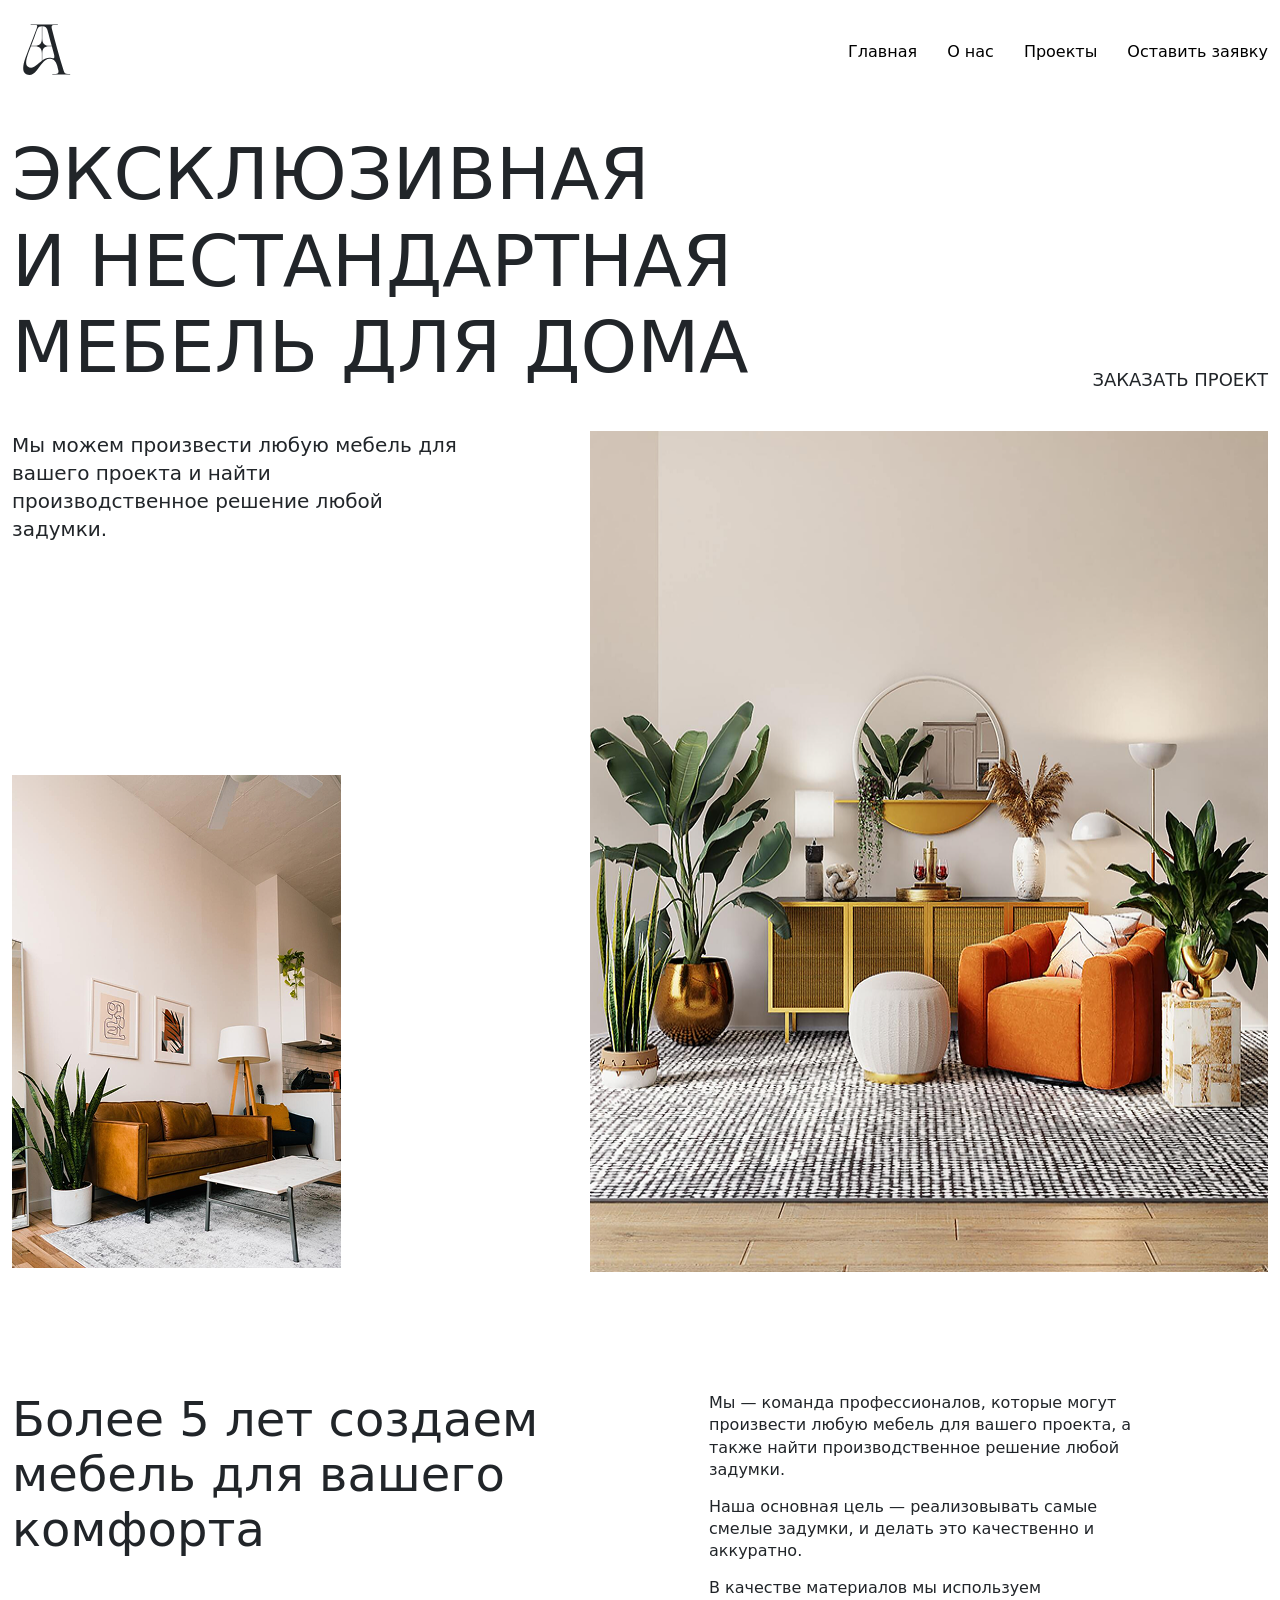
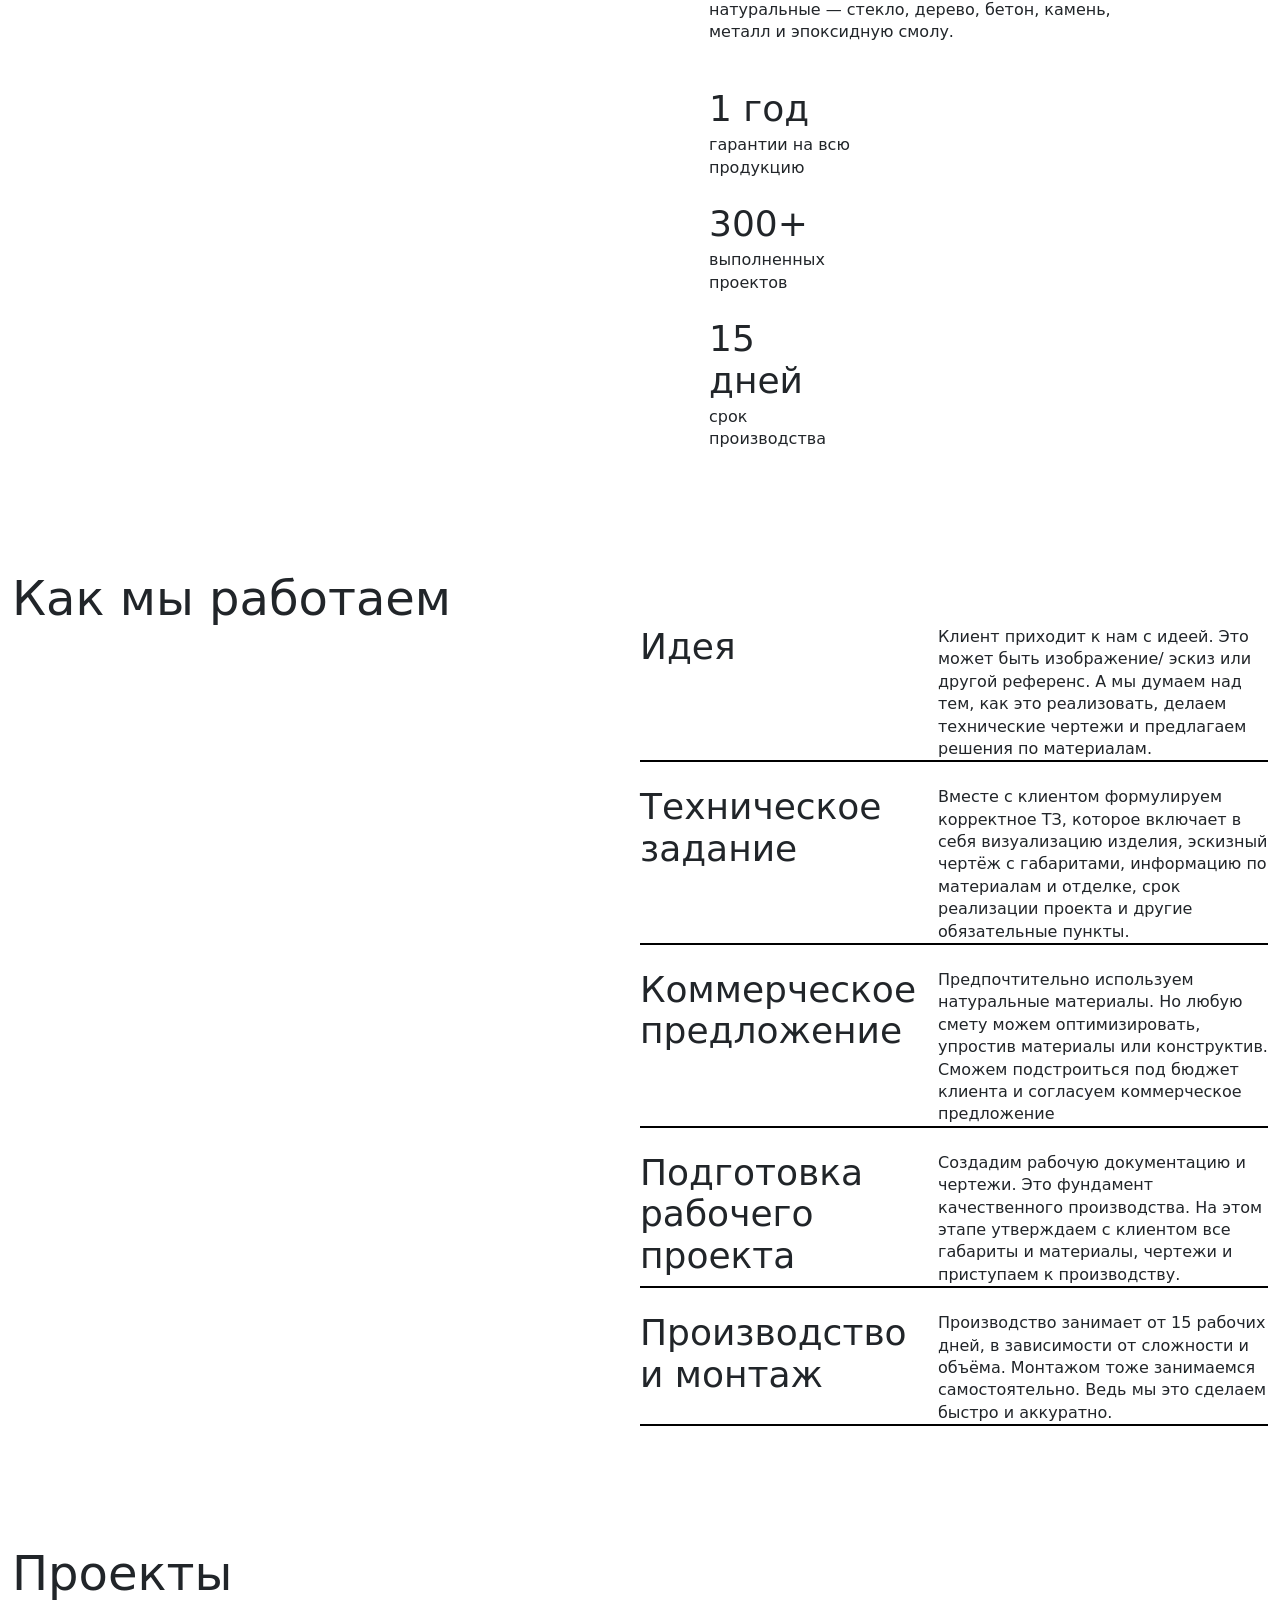
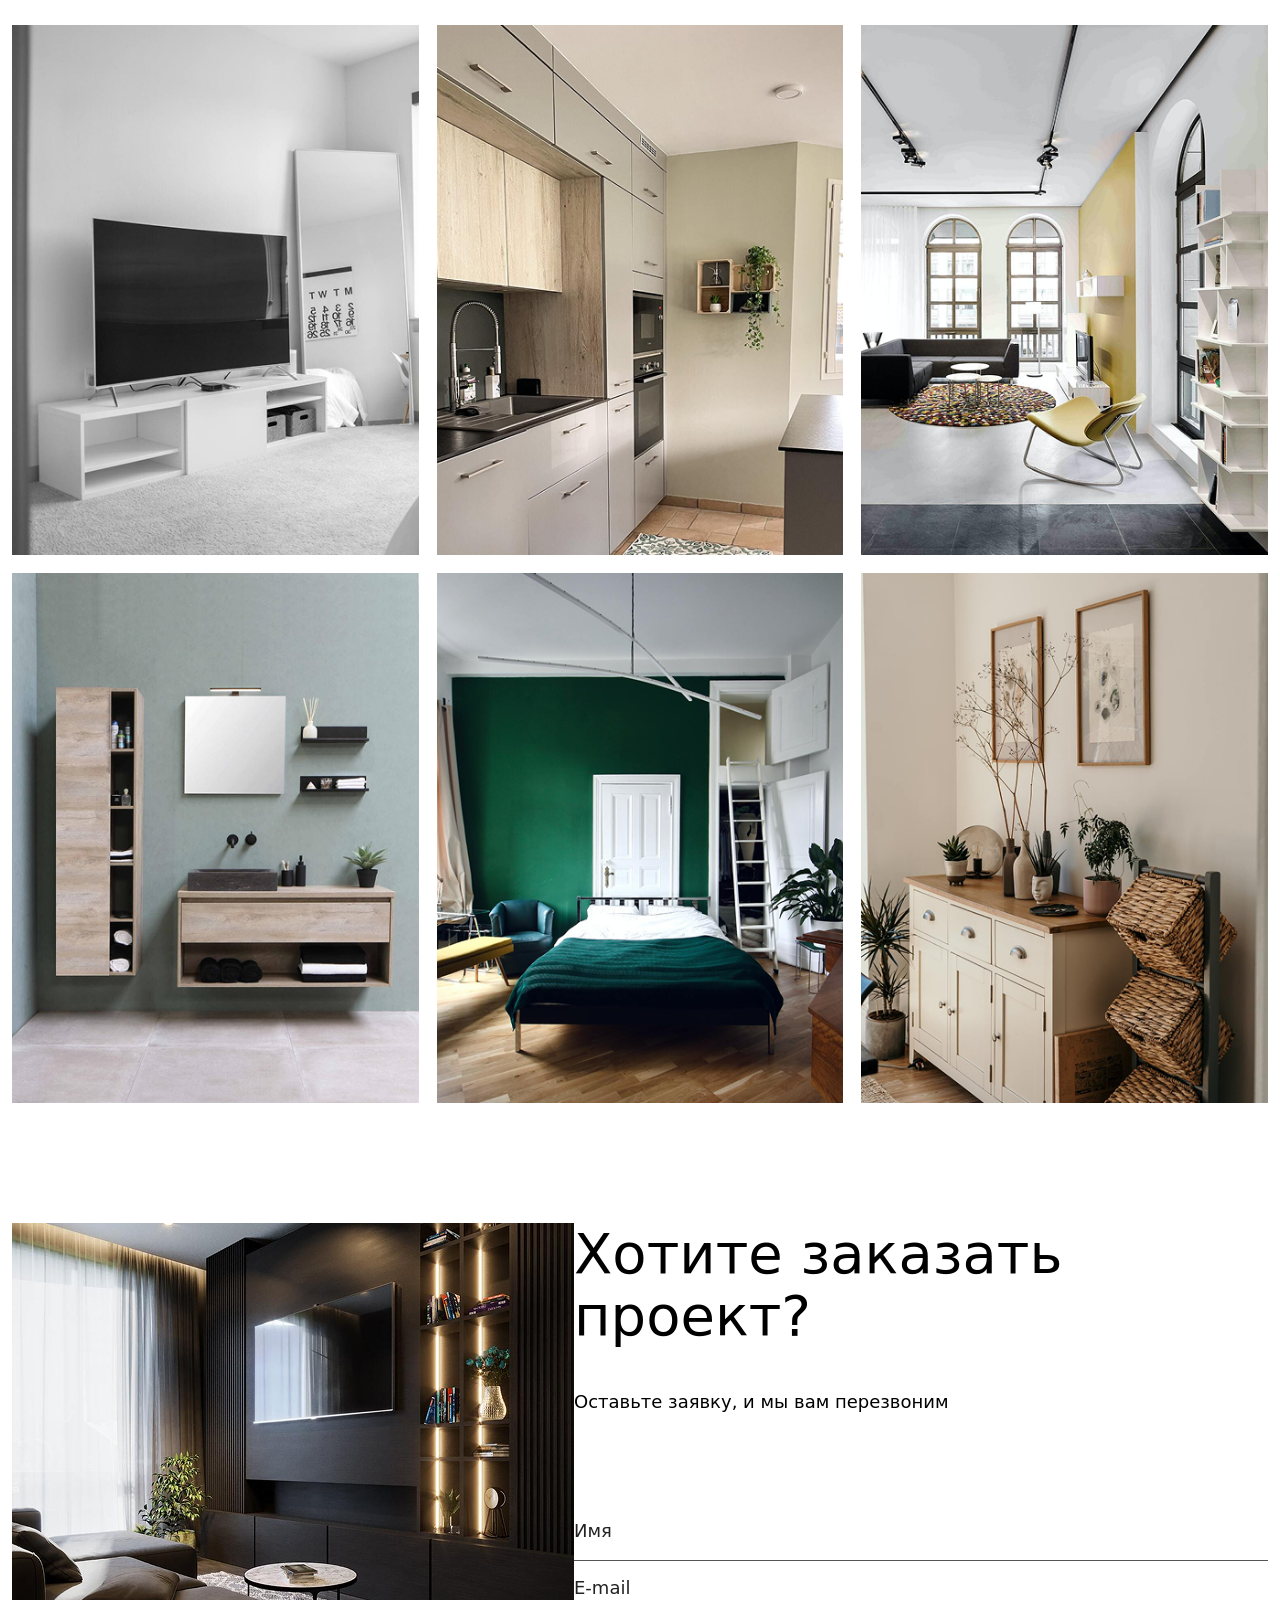
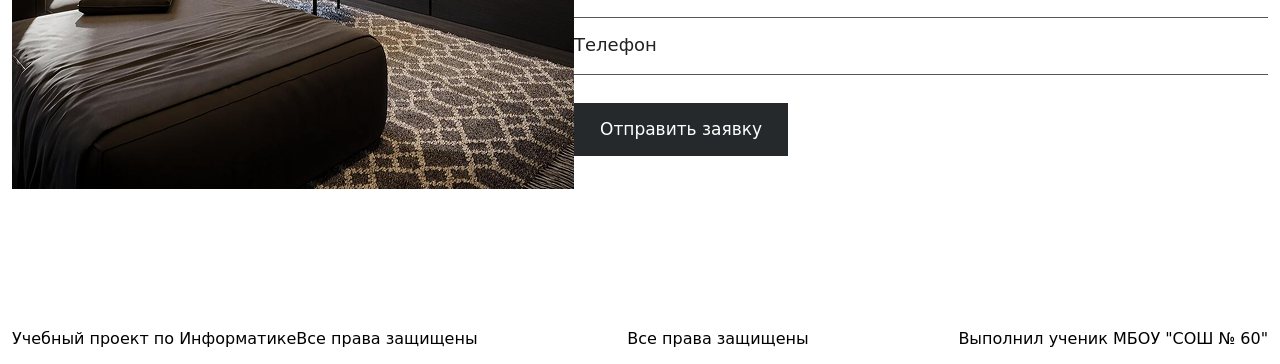
==== index.html @ e053bfbf "Add files via upload" ====
<!doctype html>
<html lang="en">
  <head>
    <meta charset="UTF-8" />
    <meta name="viewport" content="width=device-width, initial-scale=1.0" />
    <title>Мебельный магазин</title>
    <link rel="stylesheet" href="css/modern-normalize.min.css" />
    <link rel="stylesheet" href="css/style.css" />
  </head>
  <body>
    <header class="header">
      <div class="container">
        <div class="header__menu">
          <a href="#" class="header__logo">
            <img
              src="./images/logo.svg"
              alt="header logotype"
              class="header__logo-img"
            />
          </a>

          <nav class="header__menu-nav">
            <ul class="header__menu-items">
              <li class="header__menu-element">
                <a href="#promo" class="header__menu-items-link">Главная</a>
              </li>

              <li class="header__menu-element">
                <a href="#about" class="header__menu-items-link">О нас</a>
              </li>

              <li class="header__menu-element">
                <a href="#project" class="header__menu-items-link">Проекты</a>
              </li>

              <li class="header__menu-element">
                <a href="#contact" class="header__menu-items-link"
                  >Оставить заявку</a
                >
              </li>
            </ul>
          </nav>
        </div>
      </div>
    </header>

    <div class="promo" id="promo">
      <div class="container">
        <div class="promo__text_block">
          <h1 class="title">
            Эксклюзивная <br />и нестандартная мебель для дома
          </h1>
          <a href="#contact" class="btn">ЗАКАЗАТЬ ПРОЕКТ</a>
        </div>
        <div class="promo__content_block">
          <div class="promo__image_text">
            <p class="text">
              Мы можем произвести любую мебель для вашего проекта и найти
              производственное решение любой задумки.
            </p>
            <img src="./images/image_2.png" alt="image" class="promo__img" />
          </div>
          <img src="./images/image_1.png" alt="image" class="promo__img_full" />
        </div>
      </div>
    </div>

    <div class="about" id="about">
      <div class="container">
        <div class="about__content_block">
          <h2 class="title__h2">
            Более 5 лет создаем мебель для вашего комфорта
          </h2>
          <div class="about__text_block">
            <p class="about__text">
              Мы — команда профессионалов, которые могут произвести любую мебель
              для вашего проекта, а также найти производственное решение любой
              задумки.
            </p>
            <p class="about__text">
              Наша основная цель — реализовывать самые смелые задумки, и делать
              это качественно и аккуратно.
            </p>
            <p class="about__text">
              В качестве материалов мы используем натуральные — стекло, дерево,
              бетон, камень, металл и эпоксидную смолу.
            </p>

            <div class="about__info_block">
              <div class="about__info">
                <h3 class="title__h3">1 год</h3>
                <div class="about__info_text">гарантии на всю продукцию</div>
              </div>

              <div class="about__info">
                <h3 class="title__h3">300+</h3>
                <div class="about__info_text">выполненных проектов</div>
              </div>

              <div class="about__info">
                <h3 class="title__h3">15 дней</h3>
                <div class="about__info_text">срок производства</div>
              </div>
            </div>
          </div>
        </div>
      </div>
    </div>
    <div class="work" id="work">
      <div class="container">
        <h2 class="title__h2">Как мы работаем</h2>
        <div class="work__contend_block">
          <div class="work__contend">
            <h3 class="title__h3">Идея</h3>
            <div class="work__text">
              Клиент приходит к нам с идеей. Это может быть изображение/ эскиз
              или другой референс. А мы думаем над тем, как это реализовать,
              делаем технические чертежи и предлагаем решения по материалам.
            </div>
          </div>

          <div class="work__contend">
            <h3 class="title__h3">Техническое задание</h3>
            <div class="work__text">
              Вместе с клиентом формулируем корректное ТЗ, которое включает в
              себя визуализацию изделия, эскизный чертёж с габаритами,
              информацию по материалам и отделке, срок реализации проекта и
              другие обязательные пункты.
            </div>
          </div>

          <div class="work__contend">
            <h3 class="title__h3">Коммерческое предложение</h3>
            <div class="work__text">
              Предпочтительно используем натуральные материалы. Но любую смету
              можем оптимизировать, упростив материалы или конструктив. Сможем
              подстроиться под бюджет клиента и согласуем коммерческое
              предложение
            </div>
          </div>

          <div class="work__contend">
            <h3 class="title__h3">Подготовка рабочего проекта</h3>
            <div class="work__text">
              Создадим рабочую документацию и чертежи. Это фундамент
              качественного производства. На этом этапе утверждаем с клиентом
              все габариты и материалы, чертежи и приступаем к производству.
            </div>
          </div>

          <div class="work__contend">
            <h3 class="title__h3">Производство и монтаж</h3>
            <div class="work__text">
              Производство занимает от 15 рабочих дней, в зависимости от
              сложности и объёма. Монтажом тоже занимаемся самостоятельно. Ведь
              мы это сделаем быстро и аккуратно.
            </div>
          </div>
        </div>
      </div>
    </div>
    <div class="project" id="project">
      <div class="container">
        <h2 class="title__h2">Проекты</h2>
        <div class="projects__grid">
          <article class="project__img">
            <img src="images/project_1.png" alt="Тумба под телевизор" />
          </article>

          <article class="project__img">
            <img src="images/project_2.png" alt="Проект кухни" />
          </article>

          <article class="project__img">
            <img src="images/project_3.png" alt="Проект гостиной" />
          </article>

          <article class="project__img">
            <img src="images/project_4.png" alt="Проект ванной комнаты" />
          </article>

          <article class="project__img">
            <img src="images/project_5.png" alt="Проект спальни" />
          </article>

          <article class="project__img">
            <img src="images/project_6.png" alt="Проект интерьера" />
          </article>
        </div>
      </div>
    </div>
    <div class="contact" id="contact">
      <div class="container">
        <div class="contact__wrapper">
          <div class="contact__image">
            <img src="images/contact.png" alt="Интерьер проекта" />
          </div>

          <div class="contact__content">
            <h2 class="contact__title">Хотите заказать проект?</h2>

            <p class="contact__description">
              Оставьте заявку, и мы вам перезвоним
            </p>

            <form class="contact__form">
              <div class="form__field">
                <input
                  type="text"
                  id="name"
                  name="name"
                  placeholder=" "
                  required
                />
                <label for="name">Имя</label>
              </div>

              <div class="form__field">
                <input
                  type="email"
                  id="email"
                  name="email"
                  placeholder=" "
                  required
                />
                <label for="email">E-mail</label>
              </div>

              <div class="form__field">
                <input
                  type="tel"
                  id="phone"
                  name="phone"
                  placeholder=" "
                  required
                />
                <label for="phone">Телефон</label>
              </div>

              <button type="submit" class="form__button">
                Отправить заявку
              </button>
            </form>
          </div>
        </div>
      </div>
    </div>
    <footer class="footer">
      <div class="container">
        <div class="footer__content">
          <p>Учебный проект по ИнформатикеВсе права защищены</p>
          <p>Все права защищены</p>
          <p>Выполнил ученик МБОУ "СОШ № 60"</p>
        </div>
      </div>
    </footer>
  </body>
</html>
---- css/style.css ----
* {
  margin: 0;
  padding: 0;
  box-sizing: border-box;
  scroll-behavior: smooth;
}

.container {
  max-width: 1400px;
  margin: 0 auto;
  padding: 0 12px;
}

.header__menu {
  padding-top: 12px;
  display: flex;
  justify-content: space-between;
  align-items: center;
}

.header__menu-items {
  list-style: none;
  display: flex;
  gap: 30px;
}

.header__menu-items-link {
  text-decoration: none;
  color: #000;
}

.header__menu-items-link:hover {
  text-decoration: underline;
}

.promo {
  margin-top: 40px;
}

.title {
  max-width: 794px;
  font-weight: 400;
  font-size: 72px;
  line-height: 120%;
  text-transform: uppercase;
  color: #212529;
}

.btn {
  font-weight: 400;
  font-size: 18px;
  color: #212529;
  text-decoration: none;
}

.btn:hover {
  text-decoration: underline;
}

.promo__text_block {
  display: flex;
  justify-content: space-between;
  align-items: end;
}

.promo__content_block {
  margin-top: 40px;
  display: flex;
  justify-content: space-between;
}

.text {
  margin-bottom: 232px;
  max-width: 445px;
  font-weight: 400;
  font-size: 20px;
  line-height: 140%;
  color: #212529;
}

.about {
  margin-top: 120px;
}

.title__h2 {
  max-width: 562px;
  font-weight: 400;
  font-size: 48px;
  color: #212529;
}

.about__content_block {
  display: flex;
  gap: 135px;
}

.about__text {
  max-width: 445px;
  margin-bottom: 14px;
  font-weight: 400;
  font-size: 16px;
  line-height: 140%;
  color: #212529;
}

.about__info_block {
  margin-top: 44px;
}

.about__info {
  margin-top: 24px;
  max-width: 150px;
}

.title__h3 {
  margin-bottom: 5px;
  font-weight: 400;
  font-size: 36px;
  color: #212529;
}

.about__info_text {
  font-weight: 400;
  font-size: 16px;
  line-height: 140%;
  color: #212529;
}

.work {
  margin-top: 120px;
}

.work__contend_block {
  margin-left: 50%;
}

.work__contend {
  margin-bottom: 24px;
  max-width: 658px;
  display: flex;
  justify-content: space-between;
  gap: 20px;
  border-bottom: 2px solid #000;
}

.work__text {
  max-width: 330px;
  font-weight: 400;
  font-size: 16px;
  line-height: 140%;
  color: #212529;
}

.project {
  margin-top: 120px;
}

.projects__grid {
  margin-top: 24px;
  display: grid;
  grid-template-columns: repeat(3, 1fr);
  gap: 18px;
}

.project__img {
  position: relative;
  width: 100%;
  aspect-ratio: 445 / 580;
  overflow: hidden;
}

.project__img img {
  display: block;
  width: 100%;
  height: 100%;
  object-fit: cover;
}

.contact {
  margin-top: 120px;
}

.contact__wrapper {
  display: flex;
  justify-content: space-between;
}

.contact__image {
  width: 562px;
}

.contact__image img {
  max-width: 562px;
}

.contact__title {
  margin: 0;
  font-size: 56px;
  line-height: 1.1;
  font-weight: 400;
}

.contact__description {
  margin: 42px 0 90px;
  font-size: 18px;
  line-height: 1.4;
}

.contact__form {
  width: 100%;
}

.form__field {
  position: relative;
  margin-bottom: 0;
}

.form__field input {
  display: block;
  width: 100%;
  height: 57px;
  padding: 20px 0 8px;
  border: none;
  border-bottom: 1px solid #555;
  outline: none;
  background: transparent;
  font-size: 18px;
}

.form__field label {
  position: absolute;
  left: 0;
  top: 17px;
  color: #222;
  font-size: 18px;
  pointer-events: none;
  transition: 0.2s ease;
}

.form__field input:focus + label,
.form__field input:not(:placeholder-shown) + label {
  top: 5px;
  font-size: 12px;
}

.form__button {
  margin-top: 28px;
  padding: 17px 26px;
  border: none;
  background: #25292c;
  color: #fff;
  font-size: 17px;
  cursor: pointer;
}

.form__button:hover {
  background: #000;
}

.footer {
  margin-top: 120px;
}

.footer__content {
  padding: 16px 0;
  display: flex;
  justify-content: space-between;
}
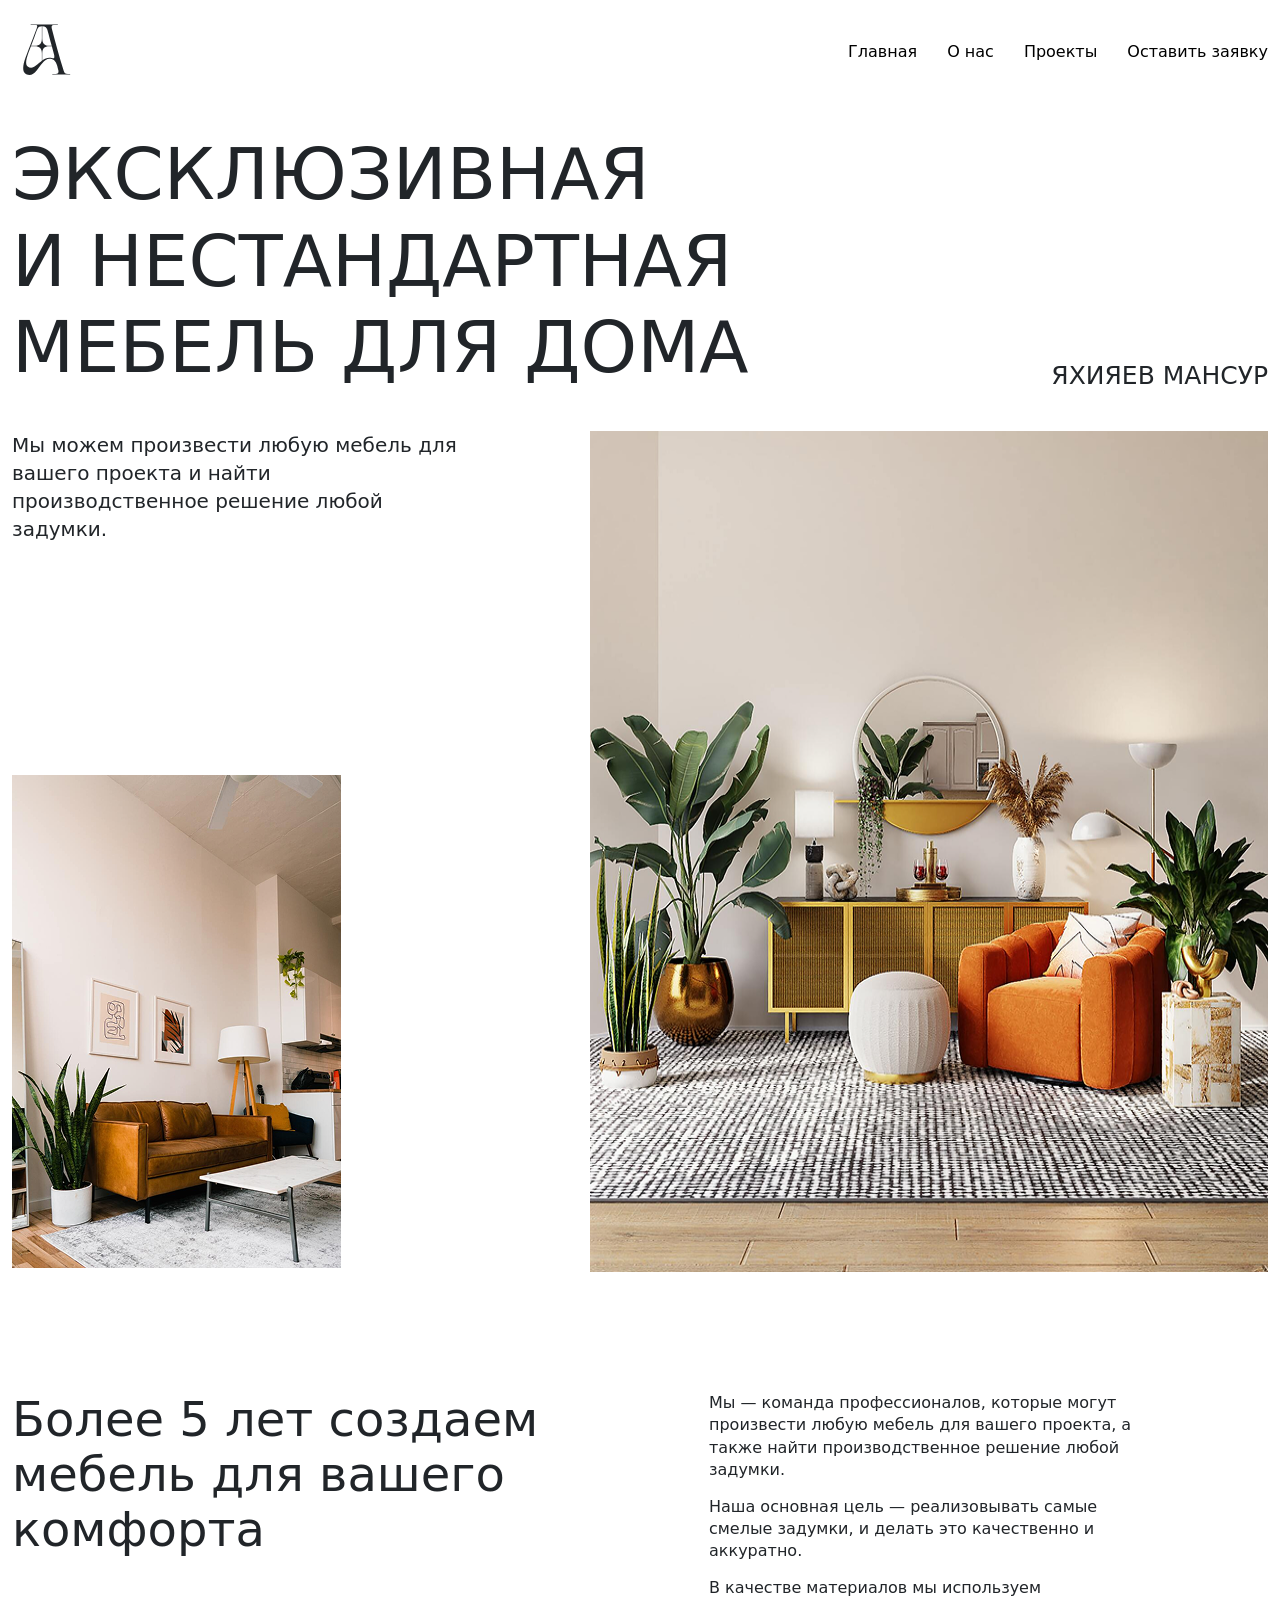
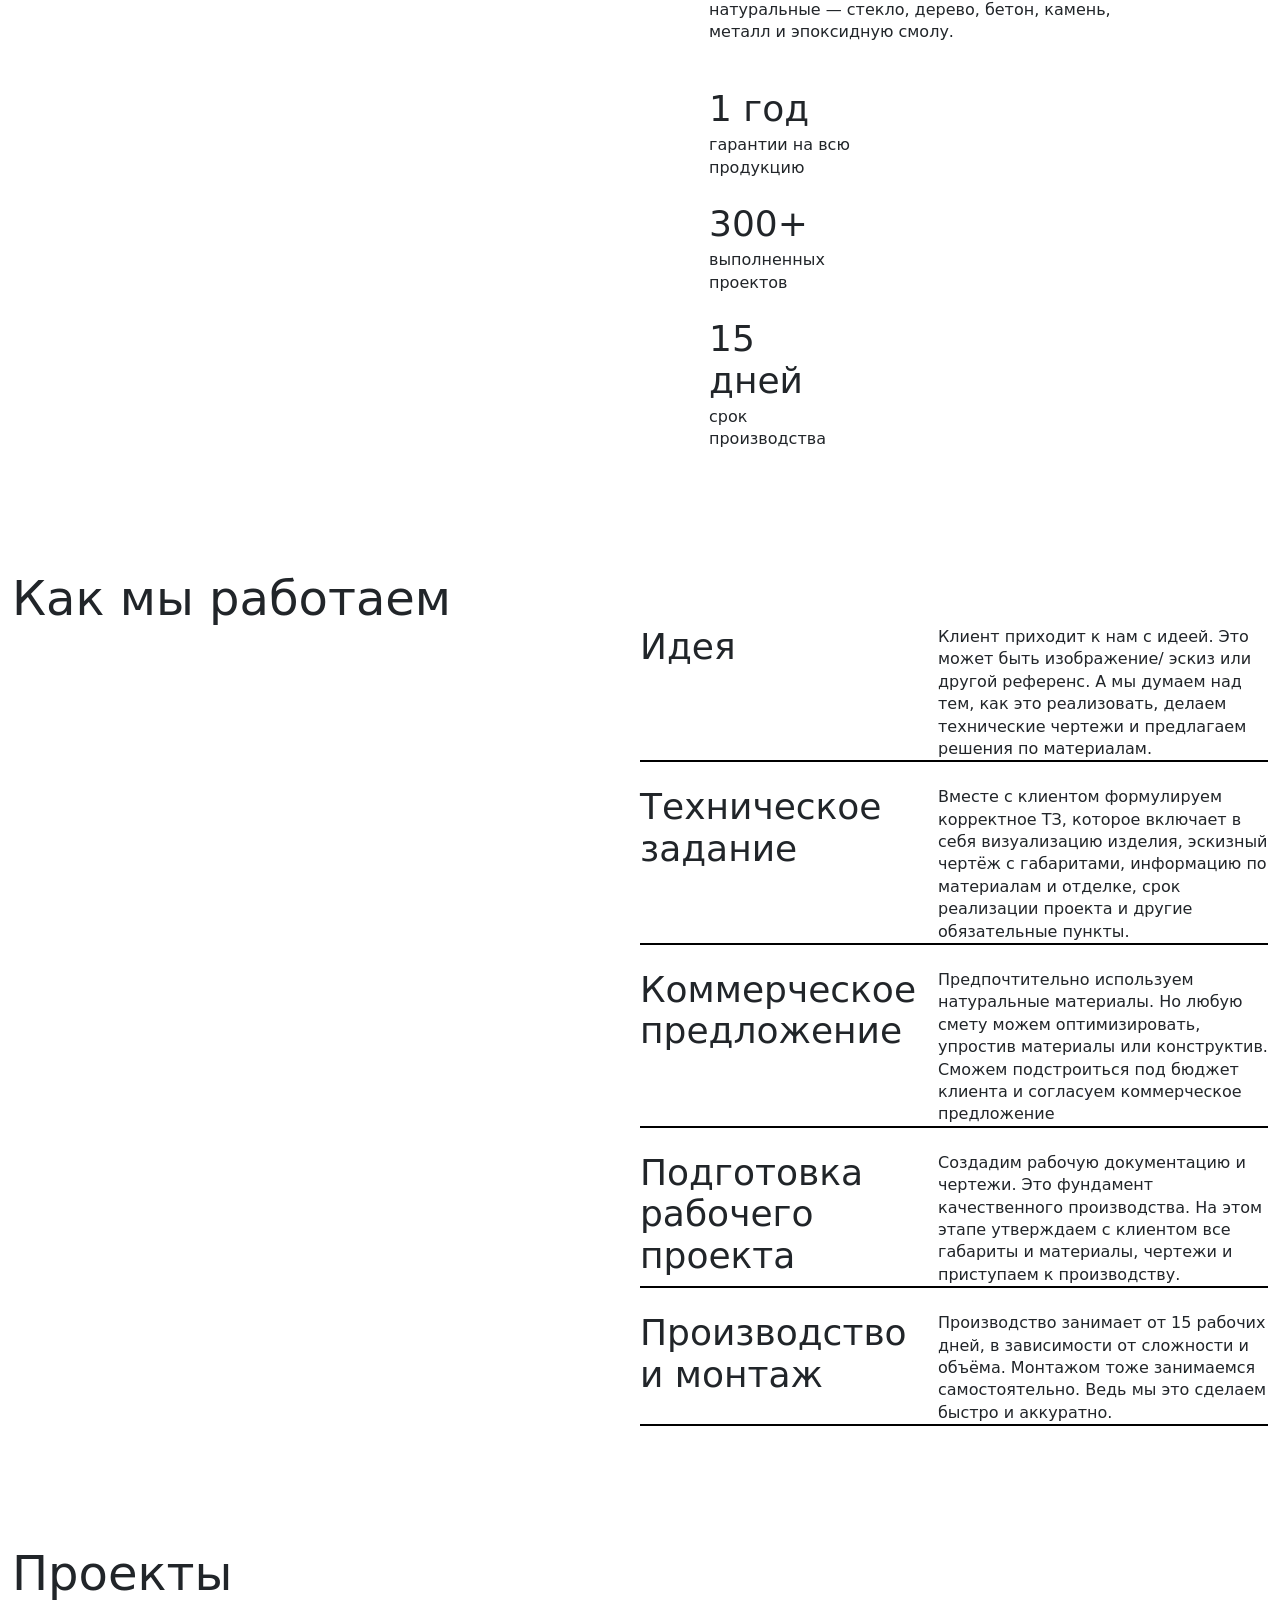
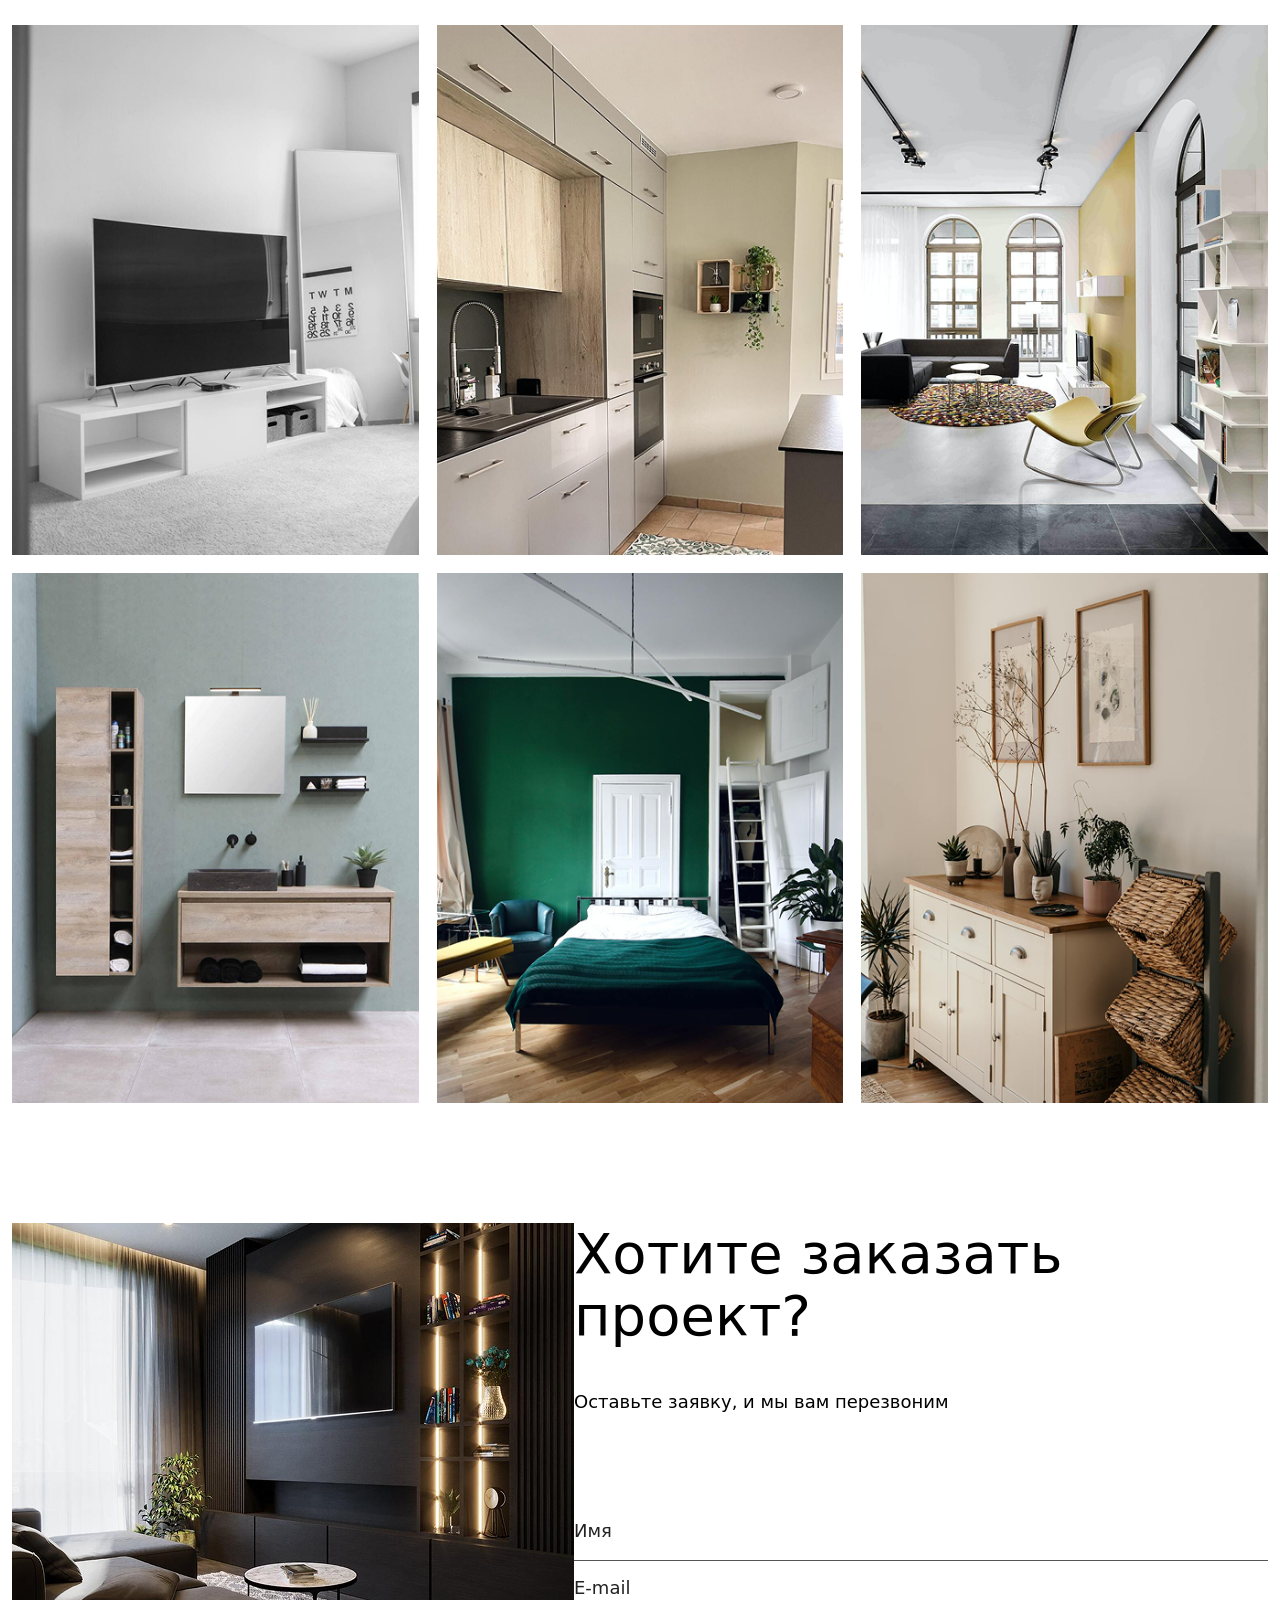
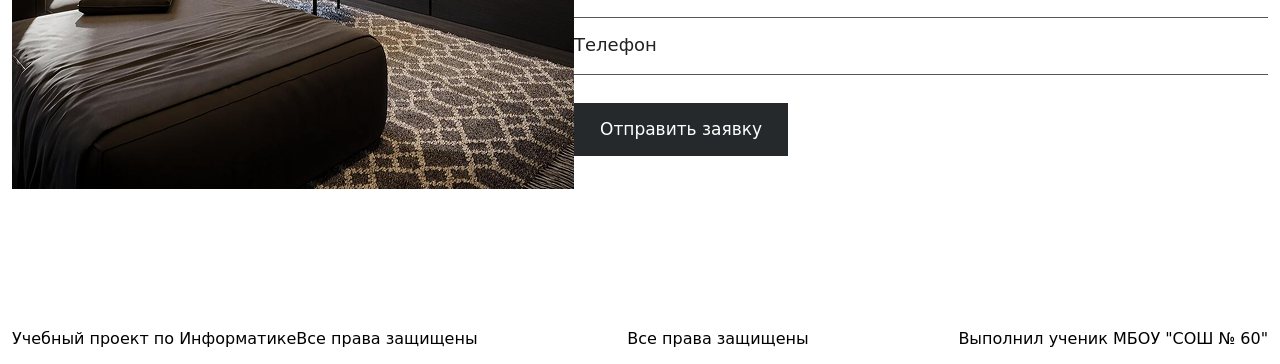
==== commit 2a856649: "Add files via upload" ====
--- a/index.html
+++ b/index.html
@@ -50,7 +50,7 @@
           <h1 class="title">
             Эксклюзивная <br />и нестандартная мебель для дома
           </h1>
-          <a href="#contact" class="btn">ЗАКАЗАТЬ ПРОЕКТ</a>
+          <span class="name">яхияев мансур</span>
         </div>
         <div class="promo__content_block">
           <div class="promo__image_text">
--- a/css/style.css
+++ b/css/style.css
@@ -46,15 +46,11 @@
   color: #212529;
 }
 
-.btn {
-  font-weight: 400;
-  font-size: 18px;
-  color: #212529;
-  text-decoration: none;
-}
-
-.btn:hover {
-  text-decoration: underline;
+.name {
+  font-weight: 400;
+  font-size: 25px;
+  color: #212529;
+  text-transform: uppercase;
 }
 
 .promo__text_block {
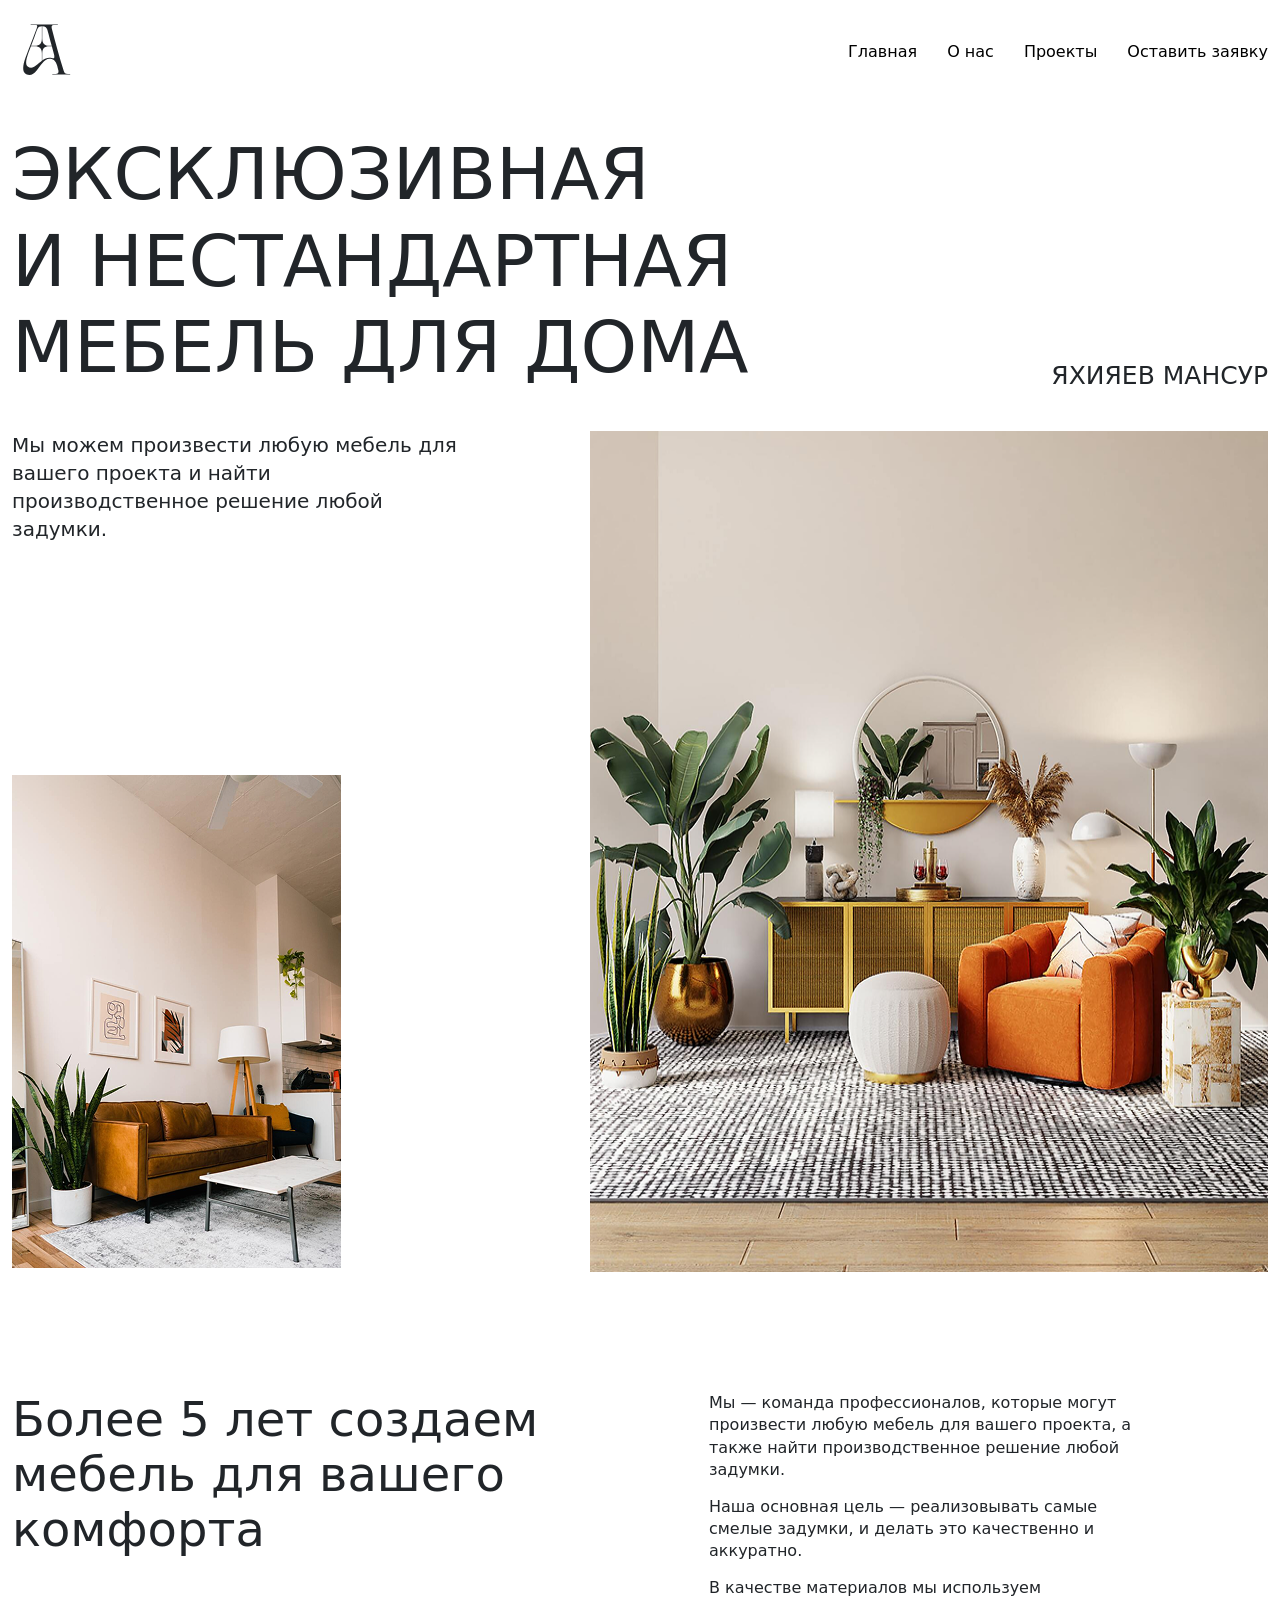
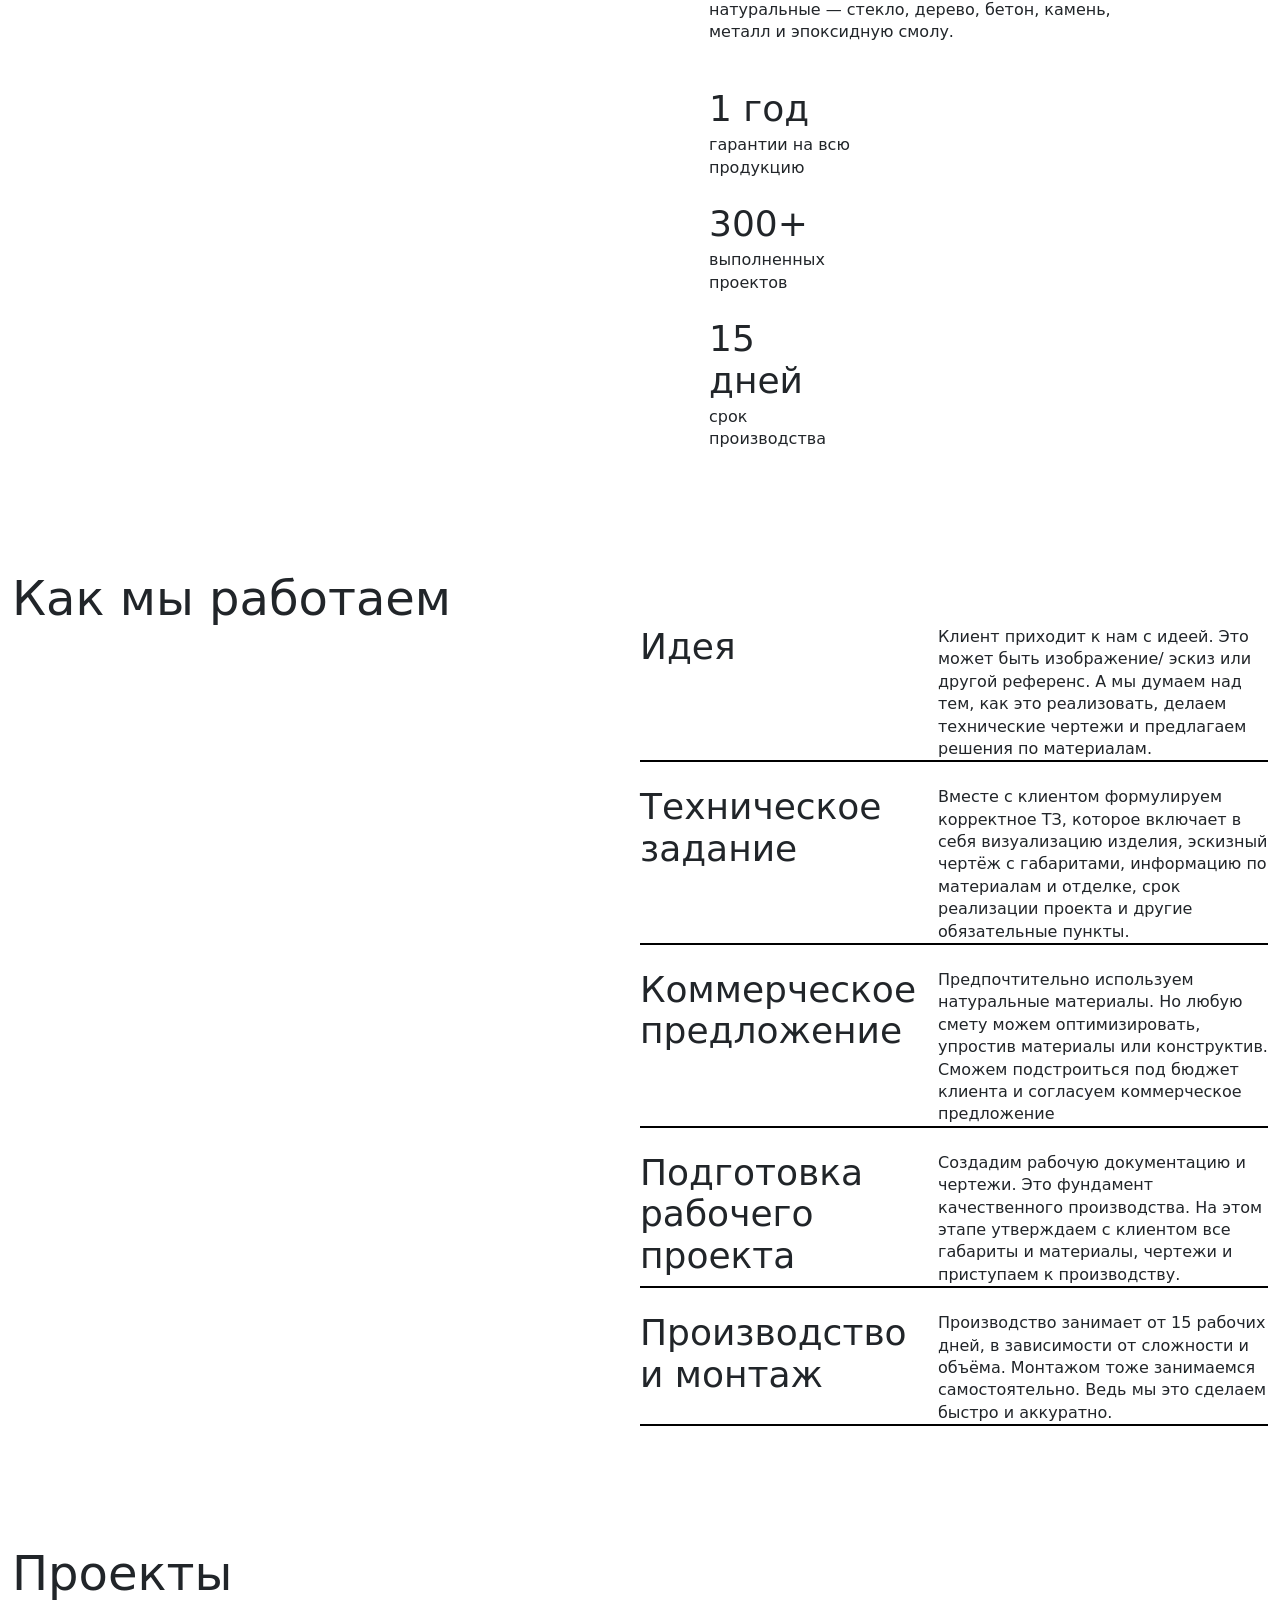
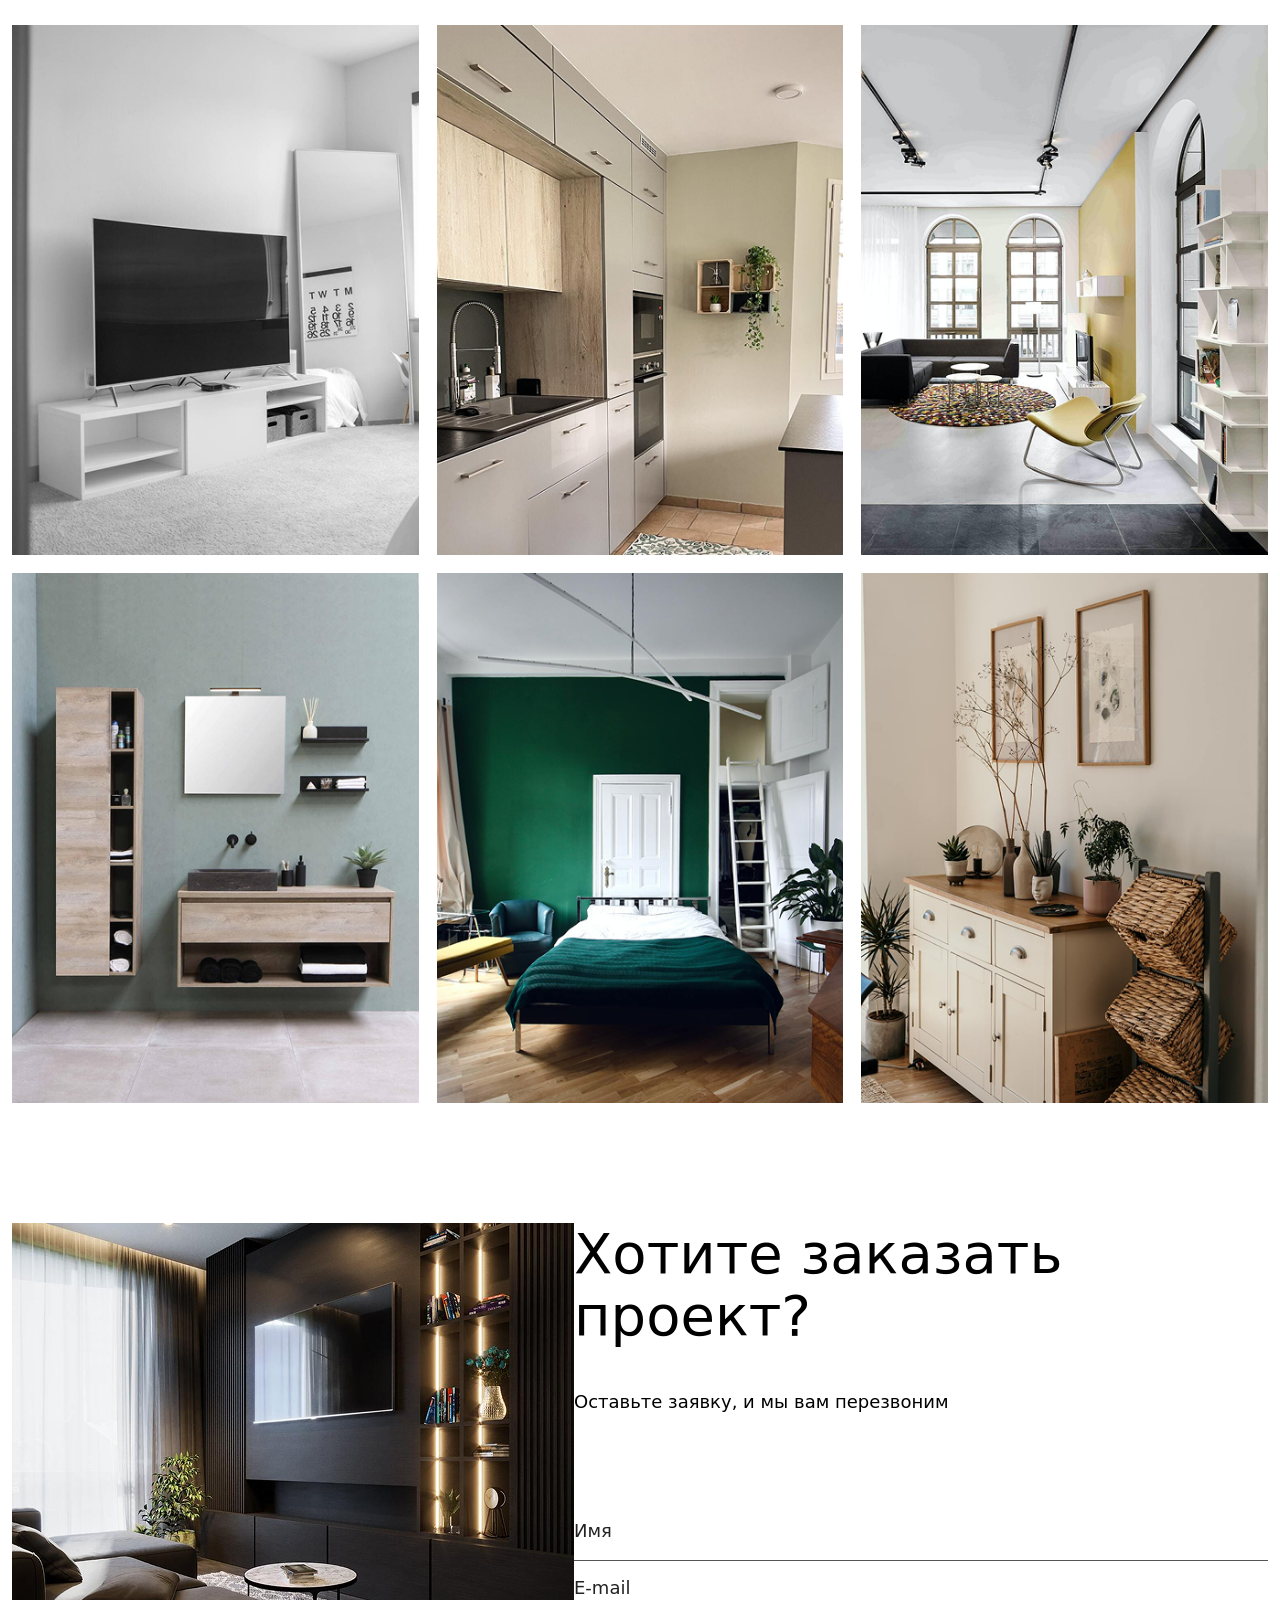
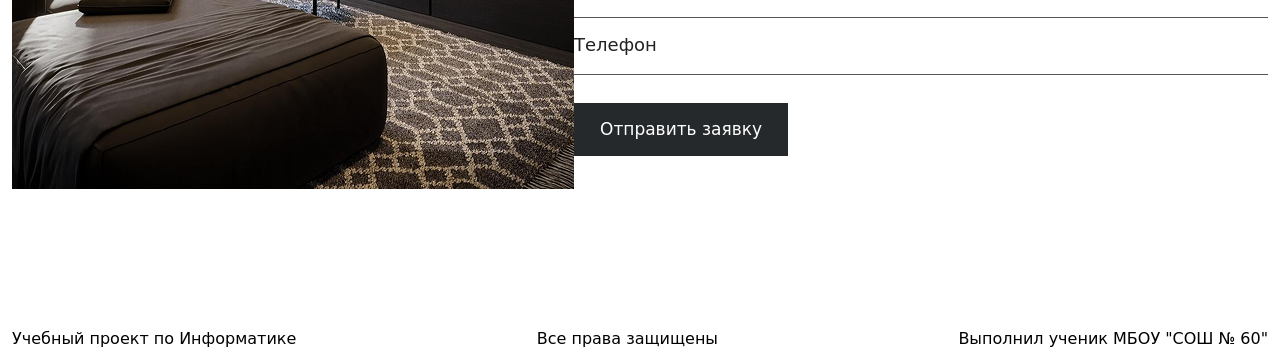
==== commit fab0bc9e: "Add files via upload" ====
--- a/index.html
+++ b/index.html
@@ -248,7 +248,7 @@
     <footer class="footer">
       <div class="container">
         <div class="footer__content">
-          <p>Учебный проект по ИнформатикеВсе права защищены</p>
+          <p>Учебный проект по Информатике</p>
           <p>Все права защищены</p>
           <p>Выполнил ученик МБОУ "СОШ № 60"</p>
         </div>
